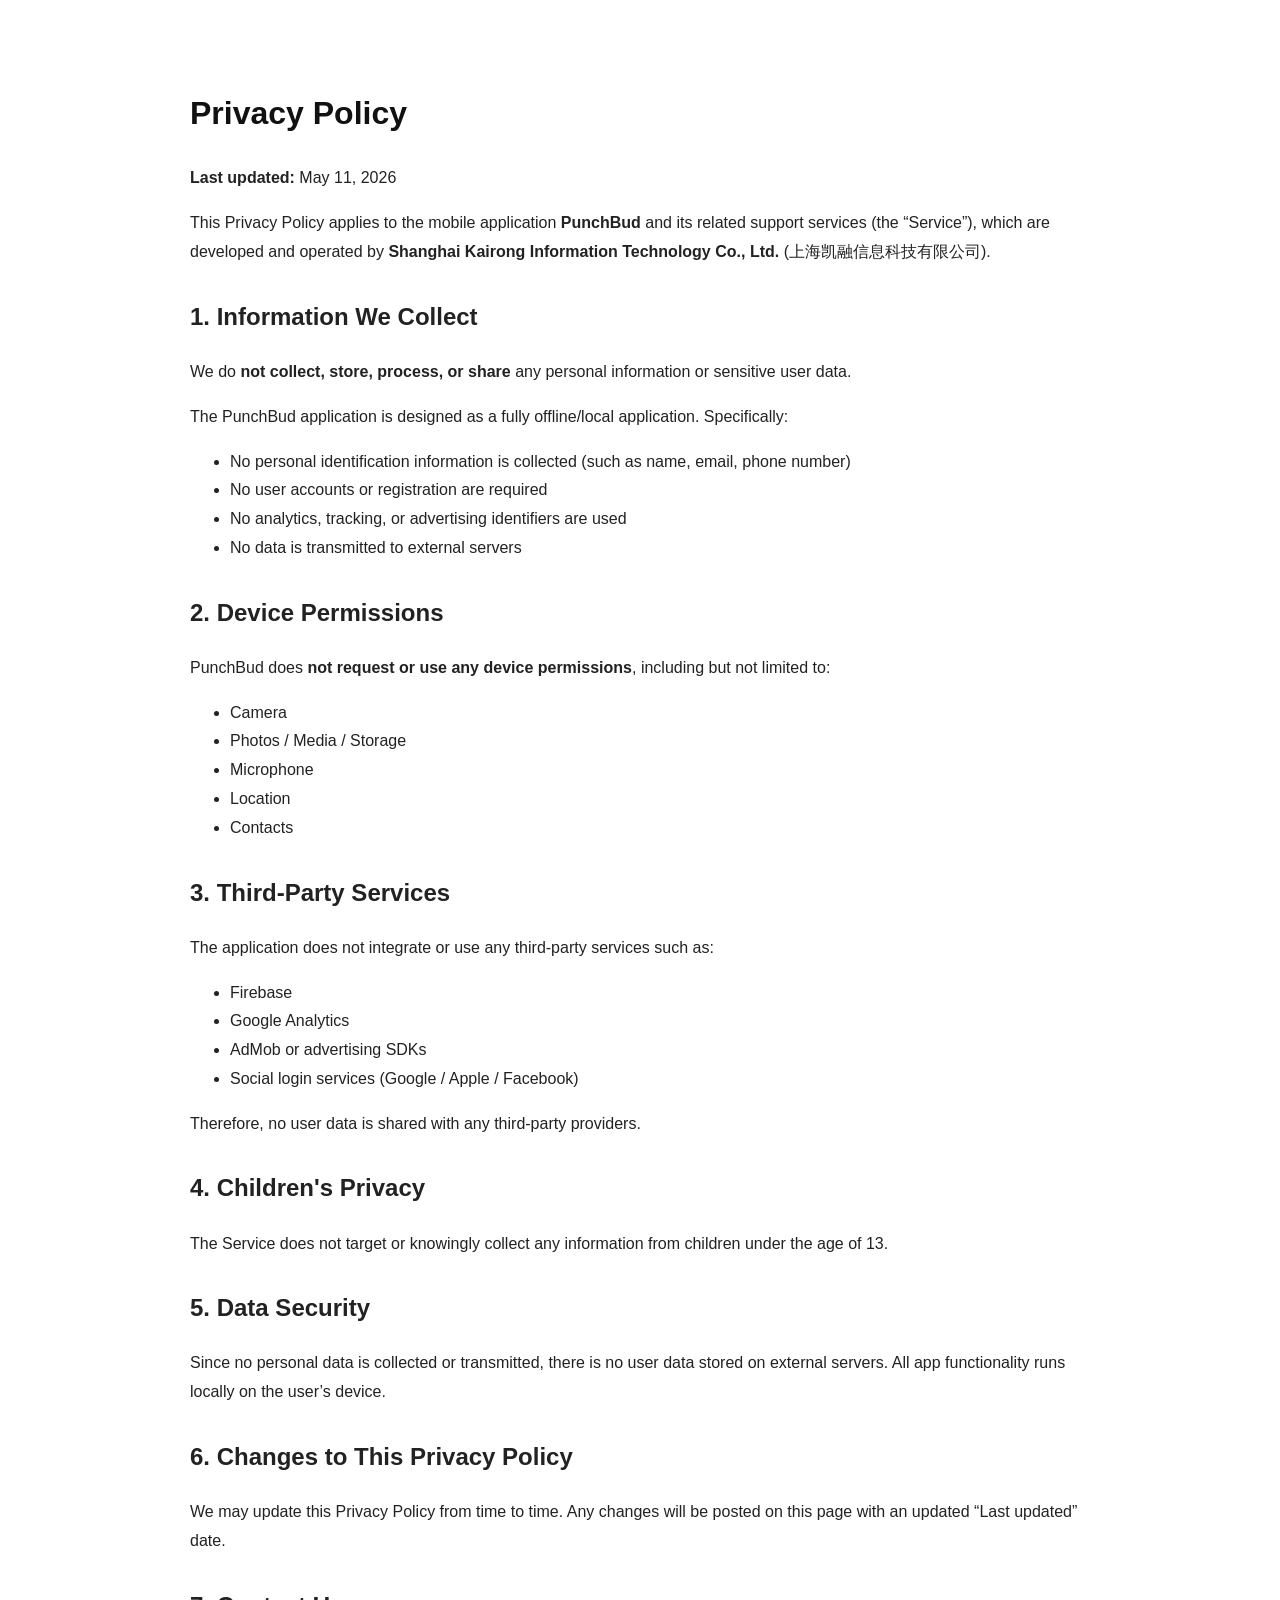
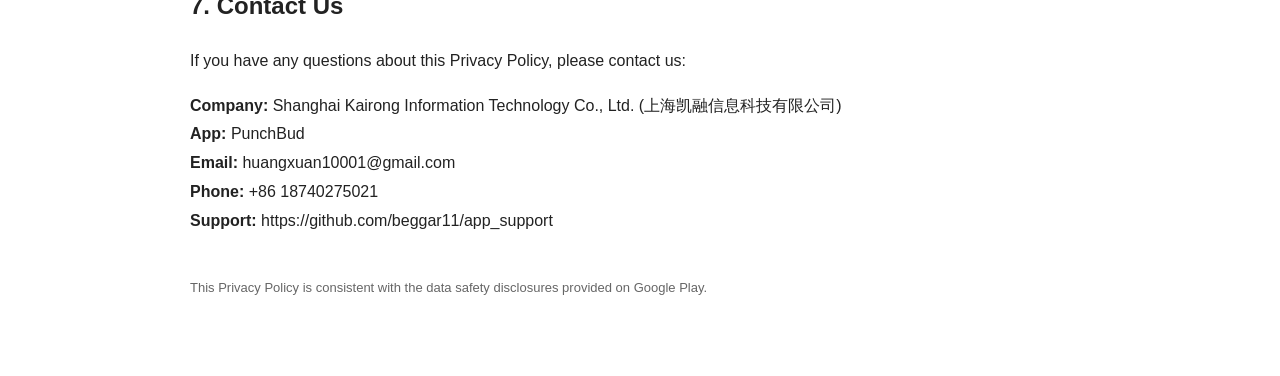
==== privacypolicy.html @ ff04aadb "Add files via upload" ====
<!DOCTYPE html>
<html lang="en">
<head>
<meta charset="UTF-8" />
<meta name="viewport" content="width=device-width, initial-scale=1.0"/>
<title>PunchBud Privacy Policy</title>

<style>
body{
    max-width:900px;
    margin:40px auto;
    padding:24px;
    font-family:-apple-system,BlinkMacSystemFont,"Segoe UI",Roboto,Arial,sans-serif;
    line-height:1.8;
    color:#222;
}
h1{color:#111}
h2{margin-top:28px}
code{background:#f4f4f4;padding:2px 6px;border-radius:4px}
</style>

</head>

<body>

<h1>Privacy Policy</h1>

<p><strong>Last updated:</strong> May 11, 2026</p>

<p>
This Privacy Policy applies to the mobile application <strong>PunchBud</strong>
and its related support services (the “Service”),
which are developed and operated by
<strong>Shanghai Kairong Information Technology Co., Ltd.</strong>
(上海凯融信息科技有限公司).
</p>

<h2>1. Information We Collect</h2>

<p>
We do <strong>not collect, store, process, or share</strong> any personal information or sensitive user data.
</p>

<p>The PunchBud application is designed as a fully offline/local application. Specifically:</p>

<ul>
<li>No personal identification information is collected (such as name, email, phone number)</li>
<li>No user accounts or registration are required</li>
<li>No analytics, tracking, or advertising identifiers are used</li>
<li>No data is transmitted to external servers</li>
</ul>

<h2>2. Device Permissions</h2>

<p>
PunchBud does <strong>not request or use any device permissions</strong>, including but not limited to:
</p>

<ul>
<li>Camera</li>
<li>Photos / Media / Storage</li>
<li>Microphone</li>
<li>Location</li>
<li>Contacts</li>
</ul>

<h2>3. Third-Party Services</h2>

<p>
The application does not integrate or use any third-party services such as:
</p>

<ul>
<li>Firebase</li>
<li>Google Analytics</li>
<li>AdMob or advertising SDKs</li>
<li>Social login services (Google / Apple / Facebook)</li>
</ul>

<p>
Therefore, no user data is shared with any third-party providers.
</p>

<h2>4. Children's Privacy</h2>

<p>
The Service does not target or knowingly collect any information from children under the age of 13.
</p>

<h2>5. Data Security</h2>

<p>
Since no personal data is collected or transmitted, there is no user data stored on external servers.
All app functionality runs locally on the user’s device.
</p>

<h2>6. Changes to This Privacy Policy</h2>

<p>
We may update this Privacy Policy from time to time.
Any changes will be posted on this page with an updated “Last updated” date.
</p>

<h2>7. Contact Us</h2>

<p>
If you have any questions about this Privacy Policy, please contact us:
</p>

<p>
<strong>Company:</strong> Shanghai Kairong Information Technology Co., Ltd. (上海凯融信息科技有限公司)<br/>
<strong>App:</strong> PunchBud<br/>
<strong>Email:</strong> huangxuan10001@gmail.com<br/>
<strong>Phone:</strong> +86 18740275021<br/>
<strong>Support:</strong> https://github.com/beggar11/app_support
</p>

<p style="margin-top:40px;color:#666;font-size:13px;">
This Privacy Policy is consistent with the data safety disclosures provided on Google Play.
</p>

</body>
</html>
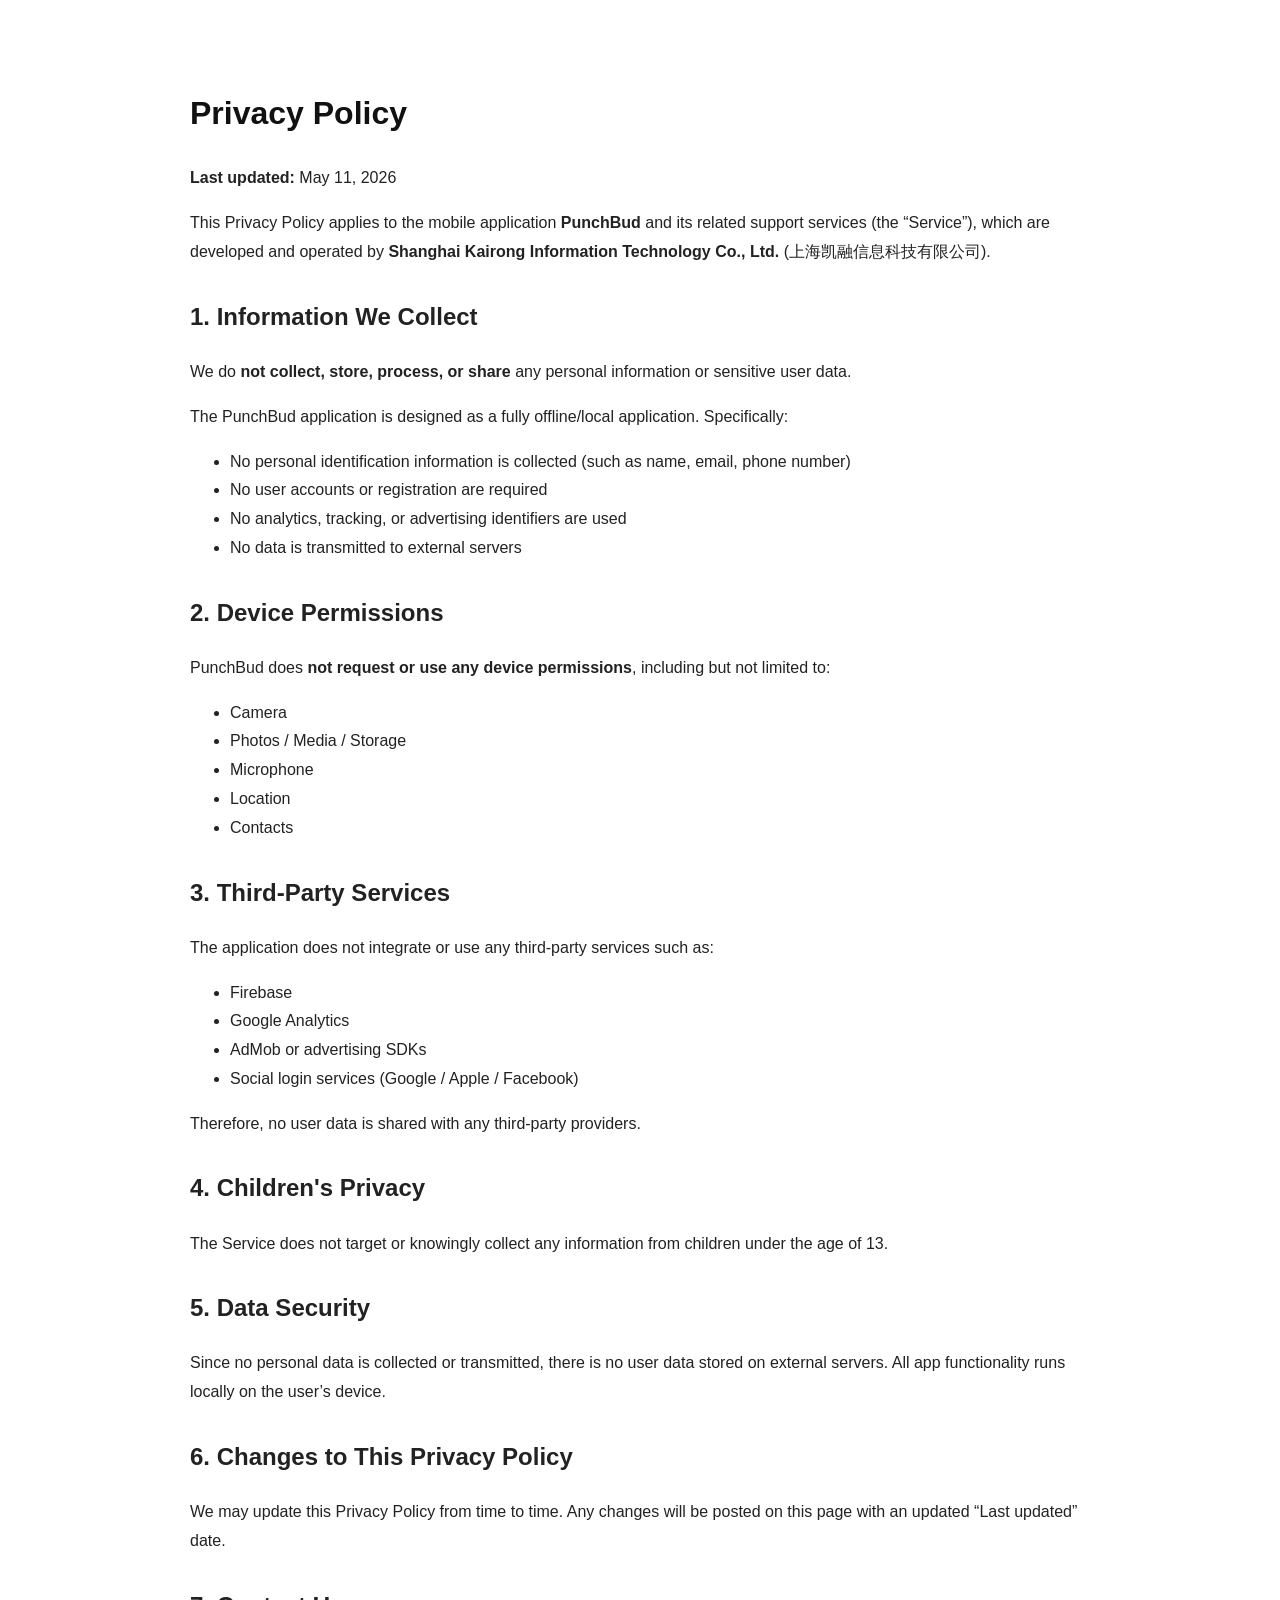
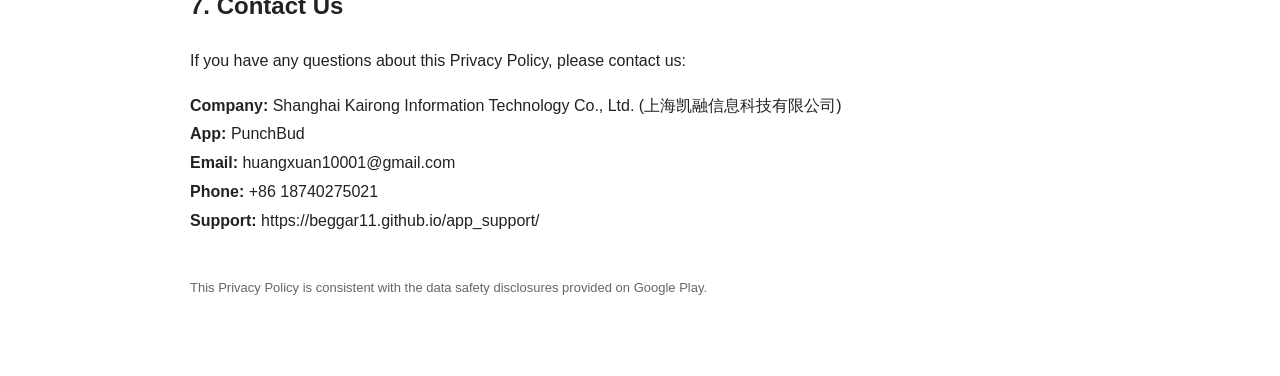
==== commit 575f8698: "Add files via upload" ====
--- a/privacypolicy.html
+++ b/privacypolicy.html
@@ -112,7 +112,7 @@
 <strong>App:</strong> PunchBud<br/>
 <strong>Email:</strong> huangxuan10001@gmail.com<br/>
 <strong>Phone:</strong> +86 18740275021<br/>
-<strong>Support:</strong> https://github.com/beggar11/app_support
+<strong>Support:</strong> https://beggar11.github.io/app_support/
 </p>
 
 <p style="margin-top:40px;color:#666;font-size:13px;">
